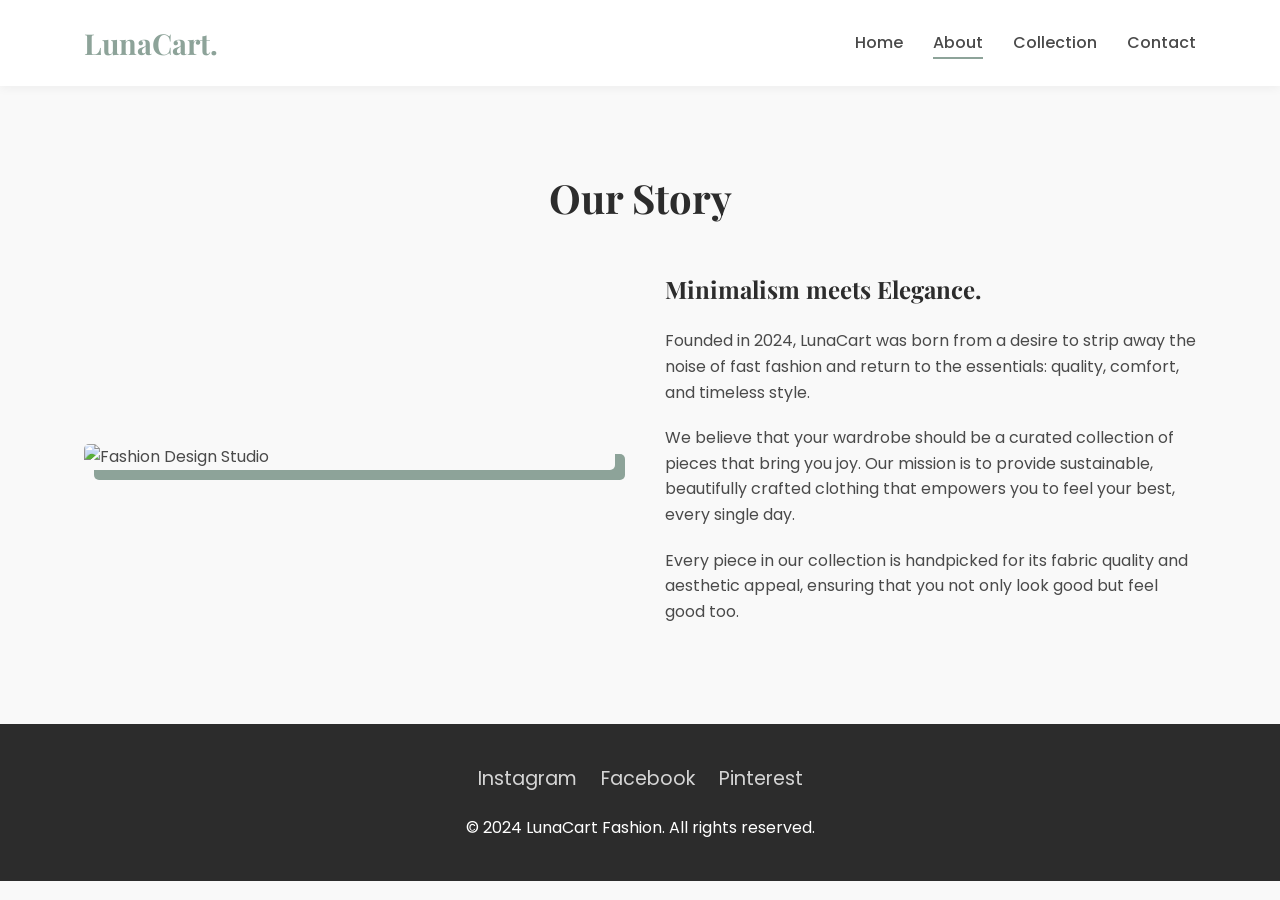
==== lunacart/about.html @ 20db2f72 "Ecommerse" ====
<!DOCTYPE html>
<html lang="en">

<head>
    <meta charset="UTF-8">
    <meta name="viewport" content="width=device-width, initial-scale=1.0">
    <title>About Us | LunaCart</title>
    <!-- Fonts -->
    <link rel="preconnect" href="https://fonts.googleapis.com">
    <link rel="preconnect" href="https://fonts.gstatic.com" crossorigin>
    <link
        href="https://fonts.googleapis.com/css2?family=Playfair+Display:wght@400;700&family=Poppins:wght@300;400;500&display=swap"
        rel="stylesheet">
    <!-- CSS -->
    <link rel="stylesheet" href="css/style.css">
</head>

<body>

    <!-- Navigation -->
    <header>
        <div class="container">
            <nav>
                <div class="logo">LunaCart.</div>
                <div class="hamburger">☰</div>
                <ul class="nav-links">
                    <li><a href="index.html">Home</a></li>
                    <li><a href="about.html" class="active">About</a></li>
                    <li><a href="gallery.html">Collection</a></li>
                    <li><a href="contact.html">Contact</a></li>
                </ul>
            </nav>
        </div>
    </header>

    <!-- About Section -->
    <section class="about-section">
        <div class="container">
            <h2>Our Story</h2>
            <div class="about-content">
                <div class="about-image">
                    <img src="https://images.unsplash.com/photo-1558769132-cb1aea458c5e?ixlib=rb-1.2.1&auto=format&fit=crop&w=1000&q=80"
                        alt="Fashion Design Studio">
                </div>
                <div class="about-text">
                    <h3>Minimalism meets Elegance.</h3>
                    <p>Founded in 2024, LunaCart was born from a desire to strip away the noise of fast fashion and
                        return to the essentials: quality, comfort, and timeless style.</p>
                    <p>We believe that your wardrobe should be a curated collection of pieces that bring you joy. Our
                        mission is to provide sustainable, beautifully crafted clothing that empowers you to feel your
                        best, every single day.</p>
                    <p>Every piece in our collection is handpicked for its fabric quality and aesthetic appeal, ensuring
                        that you not only look good but feel good too.</p>
                </div>
            </div>
        </div>
    </section>

    <!-- Footer -->
    <footer>
        <div class="container">
            <div class="social-links">
                <a href="#">Instagram</a>
                <a href="#">Facebook</a>
                <a href="#">Pinterest</a>
            </div>
            <p>&copy; 2024 LunaCart Fashion. All rights reserved.</p>
        </div>
    </footer>

    <script src="js/script.js"></script>
</body>

</html>
---- lunacart/css/style.css ----
/* 
Project: LunaCart - Minimal Fashion Store 
File: style.css
Description: Global styles, layout, and responsiveness.
*/

/* --- CSS Variables & Reset --- */
:root {
    --primary-color: #2c2c2c;
    /* Soft Black */
    --secondary-color: #8da399;
    /* Muted Sage Green */
    --accent-color: #d4a373;
    /* Soft Earthy Gold */
    --bg-color: #f9f9f9;
    /* Off-White */
    --white: #ffffff;
    --text-color: #4a4a4a;
    --font-heading: 'Playfair Display', serif;
    --font-body: 'Poppins', sans-serif;
    --transition: all 0.3s ease;
}

* {
    margin: 0;
    padding: 0;
    box-sizing: border-box;
}

body {
    font-family: var(--font-body);
    background-color: var(--bg-color);
    color: var(--text-color);
    line-height: 1.6;
}

a {
    text-decoration: none;
    color: inherit;
}

ul {
    list-style: none;
}

img {
    max-width: 100%;
    display: block;
}

.container {
    width: 90%;
    max-width: 1200px;
    margin: 0 auto;
    padding: 0 20px;
}

/* --- Typography --- */
h1,
h2,
h3 {
    font-family: var(--font-heading);
    color: var(--primary-color);
    margin-bottom: 20px;
}

h1 {
    font-size: 3.5rem;
}

h2 {
    font-size: 2.5rem;
    text-align: center;
    margin-bottom: 40px;
}

h3 {
    font-size: 1.5rem;
}

/* --- Buttons --- */
.btn {
    display: inline-block;
    padding: 12px 30px;
    background-color: var(--primary-color);
    color: var(--white);
    border: 1px solid var(--primary-color);
    font-weight: 500;
    letter-spacing: 1px;
    transition: var(--transition);
    cursor: pointer;
    text-transform: uppercase;
    font-size: 0.9rem;
}

.btn:hover {
    background-color: transparent;
    color: var(--primary-color);
}

/* --- Header & Navigation --- */
header {
    background-color: var(--white);
    padding: 20px 0;
    box-shadow: 0 2px 10px rgba(0, 0, 0, 0.05);
    position: sticky;
    top: 0;
    z-index: 1000;
}

nav {
    display: flex;
    justify-content: space-between;
    align-items: center;
}

.logo {
    font-family: var(--font-heading);
    font-size: 1.8rem;
    font-weight: 700;
    color: var(--secondary-color);
}

.nav-links {
    display: flex;
    gap: 30px;
}

.nav-links a {
    font-weight: 500;
    position: relative;
    font-size: 1rem;
}

.nav-links a::after {
    content: '';
    position: absolute;
    width: 0;
    height: 2px;
    background: var(--secondary-color);
    bottom: -5px;
    left: 0;
    transition: var(--transition);
}

.nav-links a:hover::after,
.nav-links a.active::after {
    width: 100%;
}

.hamburger {
    display: none;
    font-size: 1.5rem;
    cursor: pointer;
}

/* --- Hero Section (Home) --- */
.hero {
    height: 90vh;
    background: linear-gradient(rgba(0, 0, 0, 0.3), rgba(0, 0, 0, 0.3)), url('https://images.unsplash.com/photo-1496747611176-843222e1e57c?ixlib=rb-1.2.1&auto=format&fit=crop&w=1950&q=80') no-repeat center center/cover;
    display: flex;
    align-items: center;
    justify-content: center;
    text-align: center;
    color: var(--white);
}

.hero-content h1 {
    color: var(--white);
    margin-bottom: 10px;
}

.tagline {
    font-size: 1.2rem;
    margin-bottom: 30px;
    font-weight: 300;
}

.hero .btn {
    background-color: var(--white);
    color: var(--primary-color);
    border-color: var(--white);
}

.hero .btn:hover {
    background-color: transparent;
    color: var(--white);
}

/* --- Features Section (Home) --- */
.features {
    padding: 80px 0;
}

.features-grid {
    display: grid;
    grid-template-columns: repeat(auto-fit, minmax(300px, 1fr));
    gap: 30px;
}

.feature-item {
    text-align: center;
    padding: 20px;
}

.feature-icon {
    font-size: 2rem;
    margin-bottom: 15px;
    color: var(--secondary-color);
}

/* --- About Page --- */
.about-section {
    padding: 80px 0;
}

.about-content {
    display: grid;
    grid-template-columns: 1fr 1fr;
    gap: 50px;
    align-items: center;
}

.about-text p {
    margin-bottom: 20px;
}

.about-image img {
    border-radius: 5px;
    box-shadow: 10px 10px 0 var(--secondary-color);
}

/* --- Gallery/Products --- */
.gallery-section {
    padding: 80px 0;
}

.product-grid {
    display: grid;
    grid-template-columns: repeat(auto-fit, minmax(280px, 1fr));
    gap: 40px;
}

.product-card {
    background: var(--white);
    border-radius: 8px;
    overflow: hidden;
    box-shadow: 0 5px 15px rgba(0, 0, 0, 0.05);
    transition: var(--transition);
    position: relative;
}

.product-card:hover {
    transform: translateY(-5px);
    box-shadow: 0 10px 25px rgba(0, 0, 0, 0.1);
}

.product-image {
    height: 350px;
    overflow: hidden;
    position: relative;
}

.product-image img {
    width: 100%;
    height: 100%;
    object-fit: cover;
    transition: transform 0.5s ease;
}

.product-card:hover .product-image img {
    transform: scale(1.1);
}

.add-to-cart-overlay {
    position: absolute;
    bottom: -50px;
    left: 0;
    width: 100%;
    background: var(--primary-color);
    color: var(--white);
    text-align: center;
    padding: 10px;
    transition: var(--transition);
    cursor: pointer;
}

.product-card:hover .add-to-cart-overlay {
    bottom: 0;
}

.product-info {
    padding: 20px;
    text-align: center;
}

.product-price {
    color: var(--secondary-color);
    font-weight: 700;
    font-size: 1.1rem;
    margin-top: 5px;
}

/* --- Contact Page --- */
.contact-section {
    padding: 80px 0;
}

.form-container {
    max-width: 600px;
    margin: 0 auto;
    background: var(--white);
    padding: 40px;
    border-radius: 8px;
    box-shadow: 0 5px 25px rgba(0, 0, 0, 0.05);
}

.form-group {
    margin-bottom: 20px;
}

label {
    display: block;
    margin-bottom: 8px;
    font-weight: 500;
}

input,
textarea {
    width: 100%;
    padding: 12px;
    border: 1px solid #ddd;
    border-radius: 4px;
    font-family: inherit;
    transition: var(--transition);
}

input:focus,
textarea:focus {
    outline: none;
    border-color: var(--secondary-color);
}

.error-message {
    color: #e74c3c;
    font-size: 0.85rem;
    margin-top: 5px;
    display: none;
}

/* --- Footer --- */
footer {
    background-color: var(--primary-color);
    color: var(--white);
    text-align: center;
    padding: 40px 0;
    margin-top: auto;
}

.social-links {
    margin-bottom: 20px;
}

.social-links a {
    margin: 0 10px;
    font-size: 1.2rem;
    opacity: 0.8;
    transition: var(--transition);
}

.social-links a:hover {
    opacity: 1;
}

/* --- Responsive Design --- */
@media (max-width: 768px) {
    h1 {
        font-size: 2.5rem;
    }

    .hamburger {
        display: block;
    }

    .nav-links {
        position: fixed;
        top: 70px;
        right: -100%;
        width: 100%;
        height: calc(100vh - 70px);
        background-color: var(--white);
        flex-direction: column;
        align-items: center;
        justify-content: center;
        transition: var(--transition);
        box-shadow: 0 5px 10px rgba(0, 0, 0, 0.1);
    }

    .nav-links.active {
        right: 0;
    }

    .about-content {
        grid-template-columns: 1fr;
    }

    .about-image {
        order: -1;
    }
}
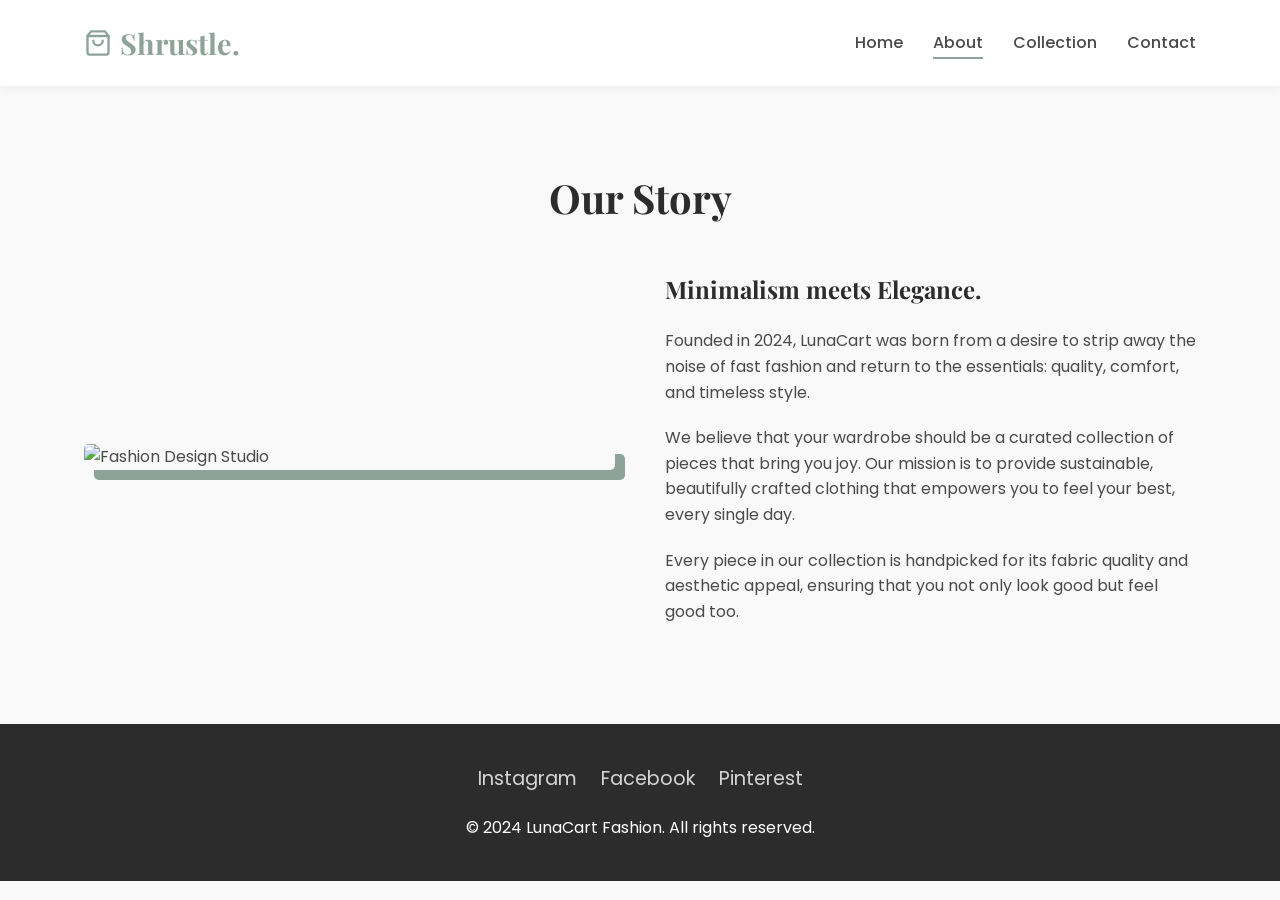
==== commit e88cc6f3: "add all files" ====
--- a/lunacart/about.html
+++ b/lunacart/about.html
@@ -21,7 +21,15 @@
     <header>
         <div class="container">
             <nav>
-                <div class="logo">LunaCart.</div>
+                <div class="logo">
+                    <svg xmlns="http://www.w3.org/2000/svg" width="28" height="28" viewBox="0 0 24 24" fill="none"
+                        stroke="currentColor" stroke-width="2" stroke-linecap="round" stroke-linejoin="round">
+                        <path d="M6 2L3 6v14a2 2 0 0 0 2 2h14a2 2 0 0 0 2-2V6l-3-4z"></path>
+                        <line x1="3" y1="6" x2="21" y2="6"></line>
+                        <path d="M16 10a4 4 0 0 1-8 0"></path>
+                    </svg>
+                    Shrustle.
+                </div>
                 <div class="hamburger">☰</div>
                 <ul class="nav-links">
                     <li><a href="index.html">Home</a></li>
--- a/lunacart/css/style.css
+++ b/lunacart/css/style.css
@@ -119,6 +119,9 @@
     font-size: 1.8rem;
     font-weight: 700;
     color: var(--secondary-color);
+    display: flex;
+    align-items: center;
+    gap: 8px;
 }
 
 .nav-links {
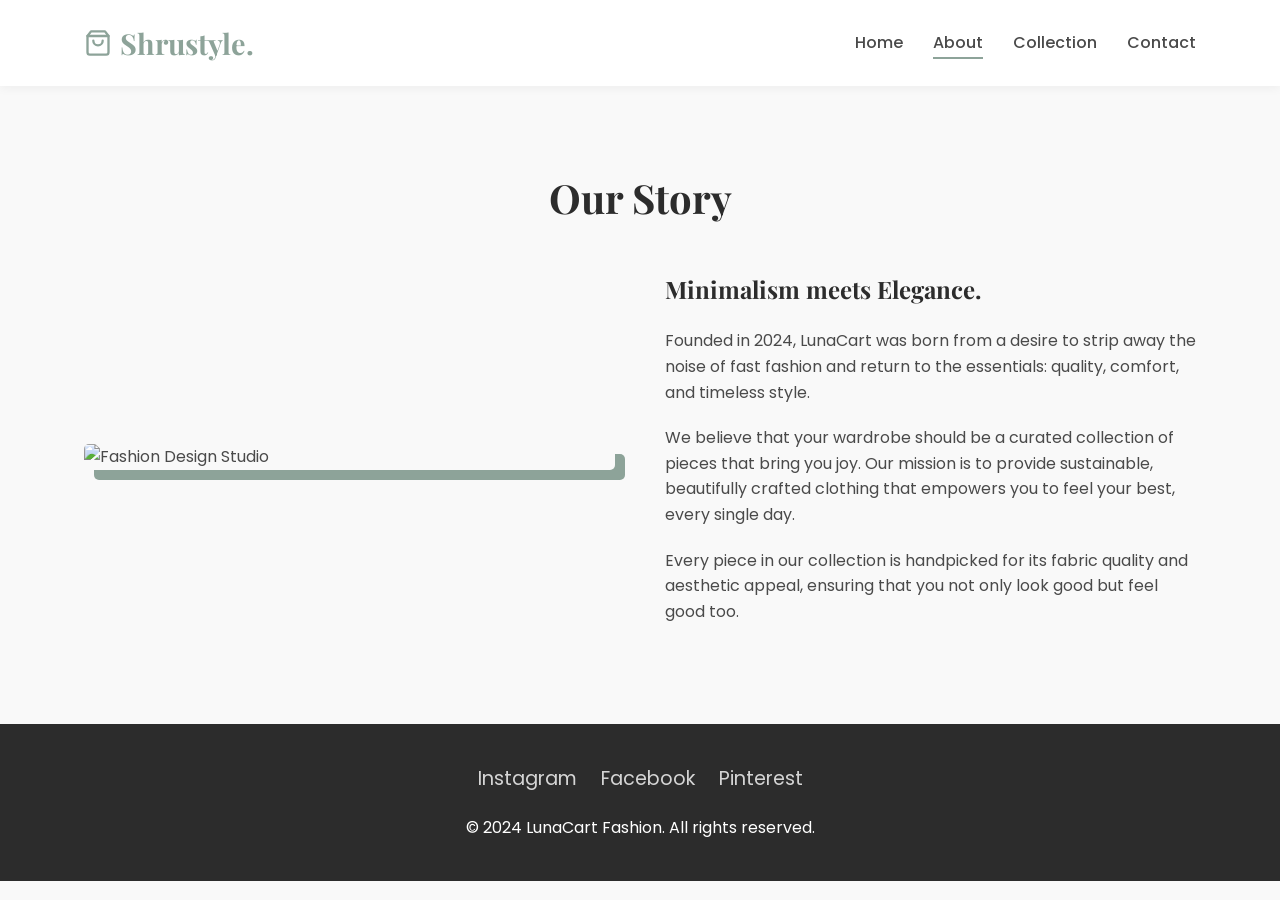
==== commit f04aaceb: "mmodifie about,contact,gallary files" ====
--- a/lunacart/about.html
+++ b/lunacart/about.html
@@ -28,7 +28,7 @@
                         <line x1="3" y1="6" x2="21" y2="6"></line>
                         <path d="M16 10a4 4 0 0 1-8 0"></path>
                     </svg>
-                    Shrustle.
+                    Shrustyle.
                 </div>
                 <div class="hamburger">☰</div>
                 <ul class="nav-links">
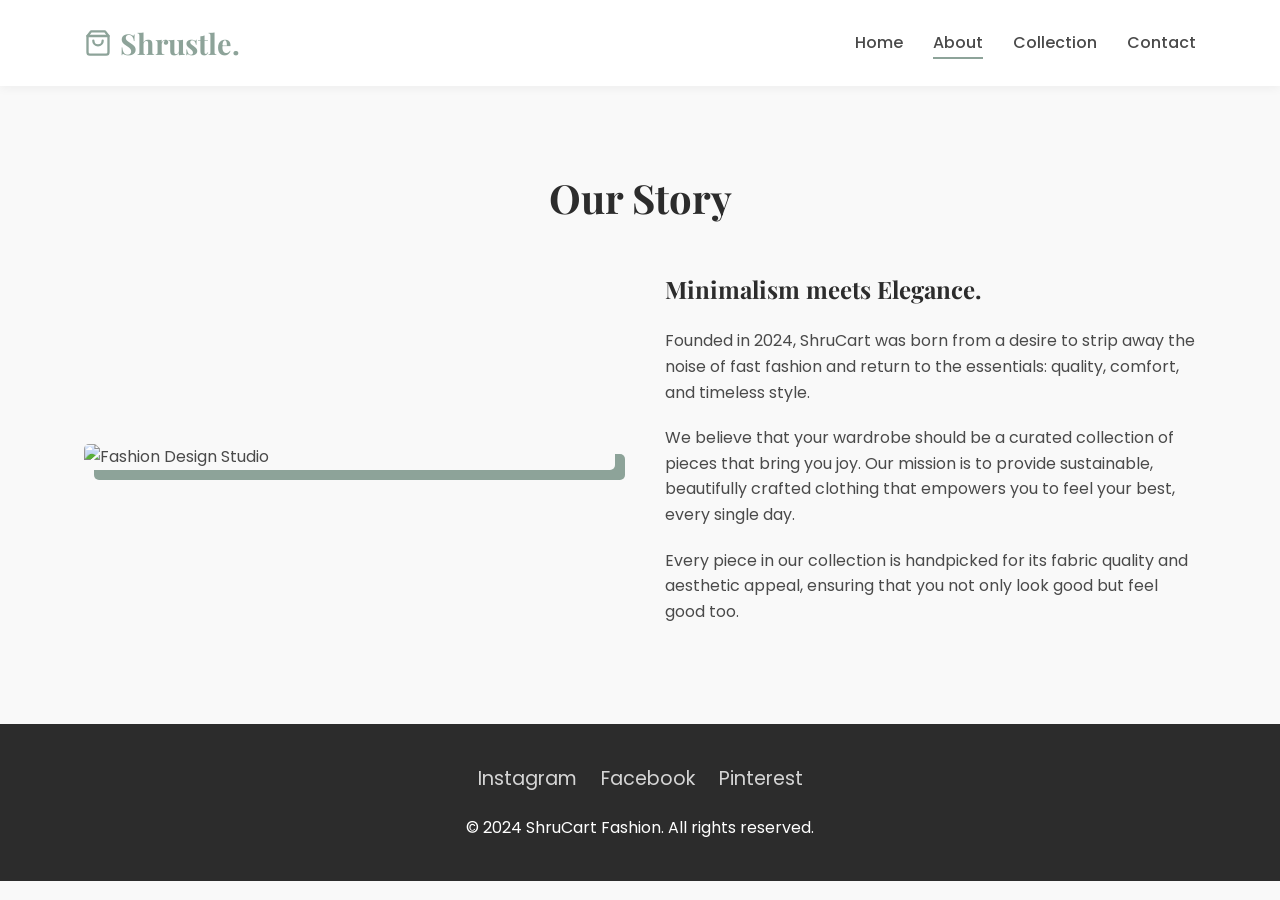
==== commit 7862592f: "little changes made" ====
--- a/lunacart/about.html
+++ b/lunacart/about.html
@@ -4,7 +4,7 @@
 <head>
     <meta charset="UTF-8">
     <meta name="viewport" content="width=device-width, initial-scale=1.0">
-    <title>About Us | LunaCart</title>
+    <title>About Us | ShruCart</title>
     <!-- Fonts -->
     <link rel="preconnect" href="https://fonts.googleapis.com">
     <link rel="preconnect" href="https://fonts.gstatic.com" crossorigin>
@@ -28,7 +28,7 @@
                         <line x1="3" y1="6" x2="21" y2="6"></line>
                         <path d="M16 10a4 4 0 0 1-8 0"></path>
                     </svg>
-                    Shrustyle.
+                    Shrustle.
                 </div>
                 <div class="hamburger">☰</div>
                 <ul class="nav-links">
@@ -52,7 +52,7 @@
                 </div>
                 <div class="about-text">
                     <h3>Minimalism meets Elegance.</h3>
-                    <p>Founded in 2024, LunaCart was born from a desire to strip away the noise of fast fashion and
+                    <p>Founded in 2024, ShruCart was born from a desire to strip away the noise of fast fashion and
                         return to the essentials: quality, comfort, and timeless style.</p>
                     <p>We believe that your wardrobe should be a curated collection of pieces that bring you joy. Our
                         mission is to provide sustainable, beautifully crafted clothing that empowers you to feel your
@@ -72,7 +72,7 @@
                 <a href="#">Facebook</a>
                 <a href="#">Pinterest</a>
             </div>
-            <p>&copy; 2024 LunaCart Fashion. All rights reserved.</p>
+            <p>&copy; 2024 ShruCart Fashion. All rights reserved.</p>
         </div>
     </footer>
 
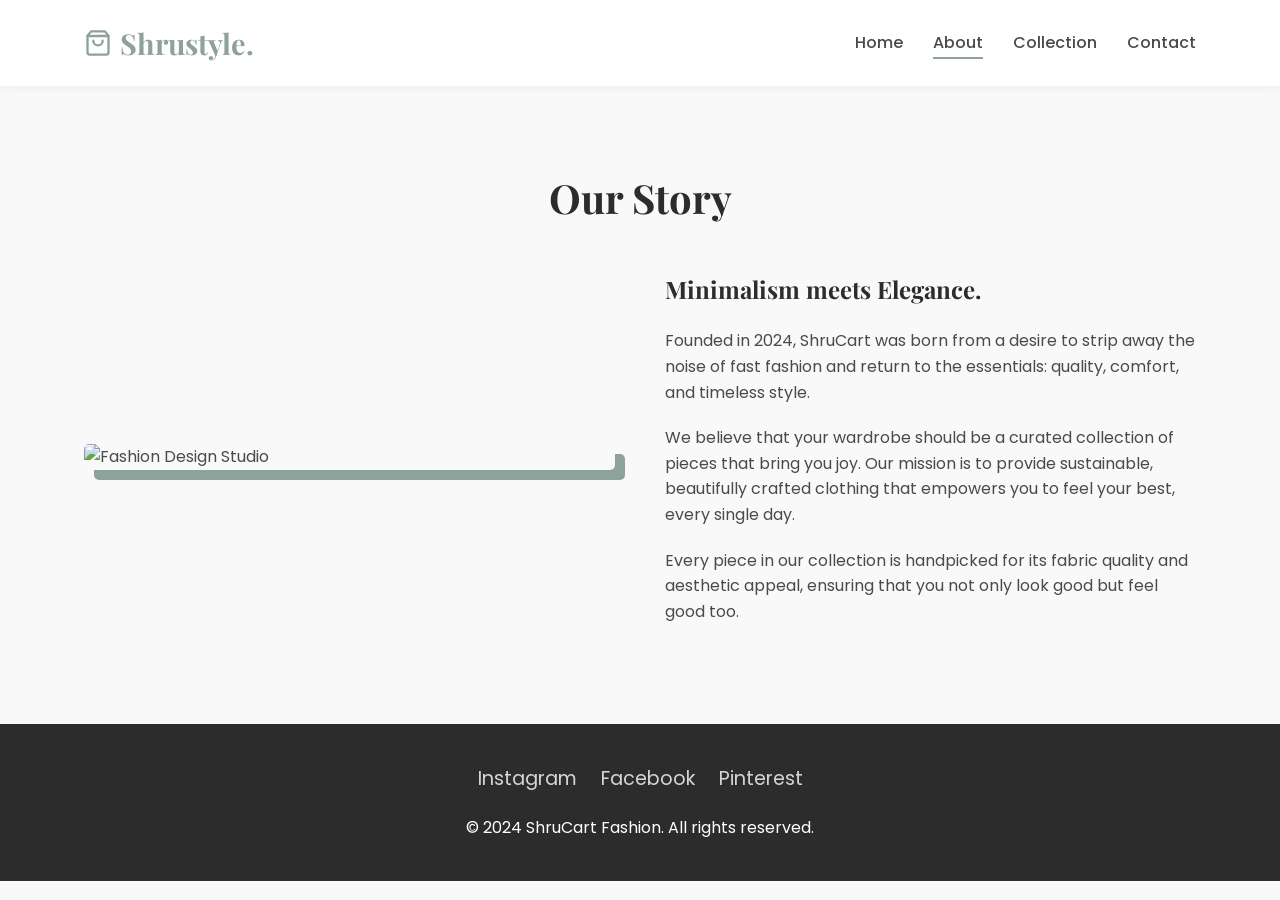
==== commit 9754ce62: "Merge pull request #1 from ShruCode01/main mmodifie about,contact,gallary files" ====
--- a/lunacart/about.html
+++ b/lunacart/about.html
@@ -28,7 +28,7 @@
                         <line x1="3" y1="6" x2="21" y2="6"></line>
                         <path d="M16 10a4 4 0 0 1-8 0"></path>
                     </svg>
-                    Shrustle.
+                    Shrustyle.
                 </div>
                 <div class="hamburger">☰</div>
                 <ul class="nav-links">
--- a/lunacart/css/style.css
+++ b/lunacart/css/style.css
@@ -34,6 +34,16 @@
     line-height: 1.6;
 }
 
+/* .four_zero_four-bg h3{ */
+/* font_size:80px; */
+/* }  */
+/* .link_404{ */
+/* color:#fff!important; */
+/* padding: 10px 20px; */
+/* background: #399ac31;; */
+/* marign:20px 0; */
+/* display:inline_block;} */
+/* } */
 a {
     text-decoration: none;
     color: inherit;
